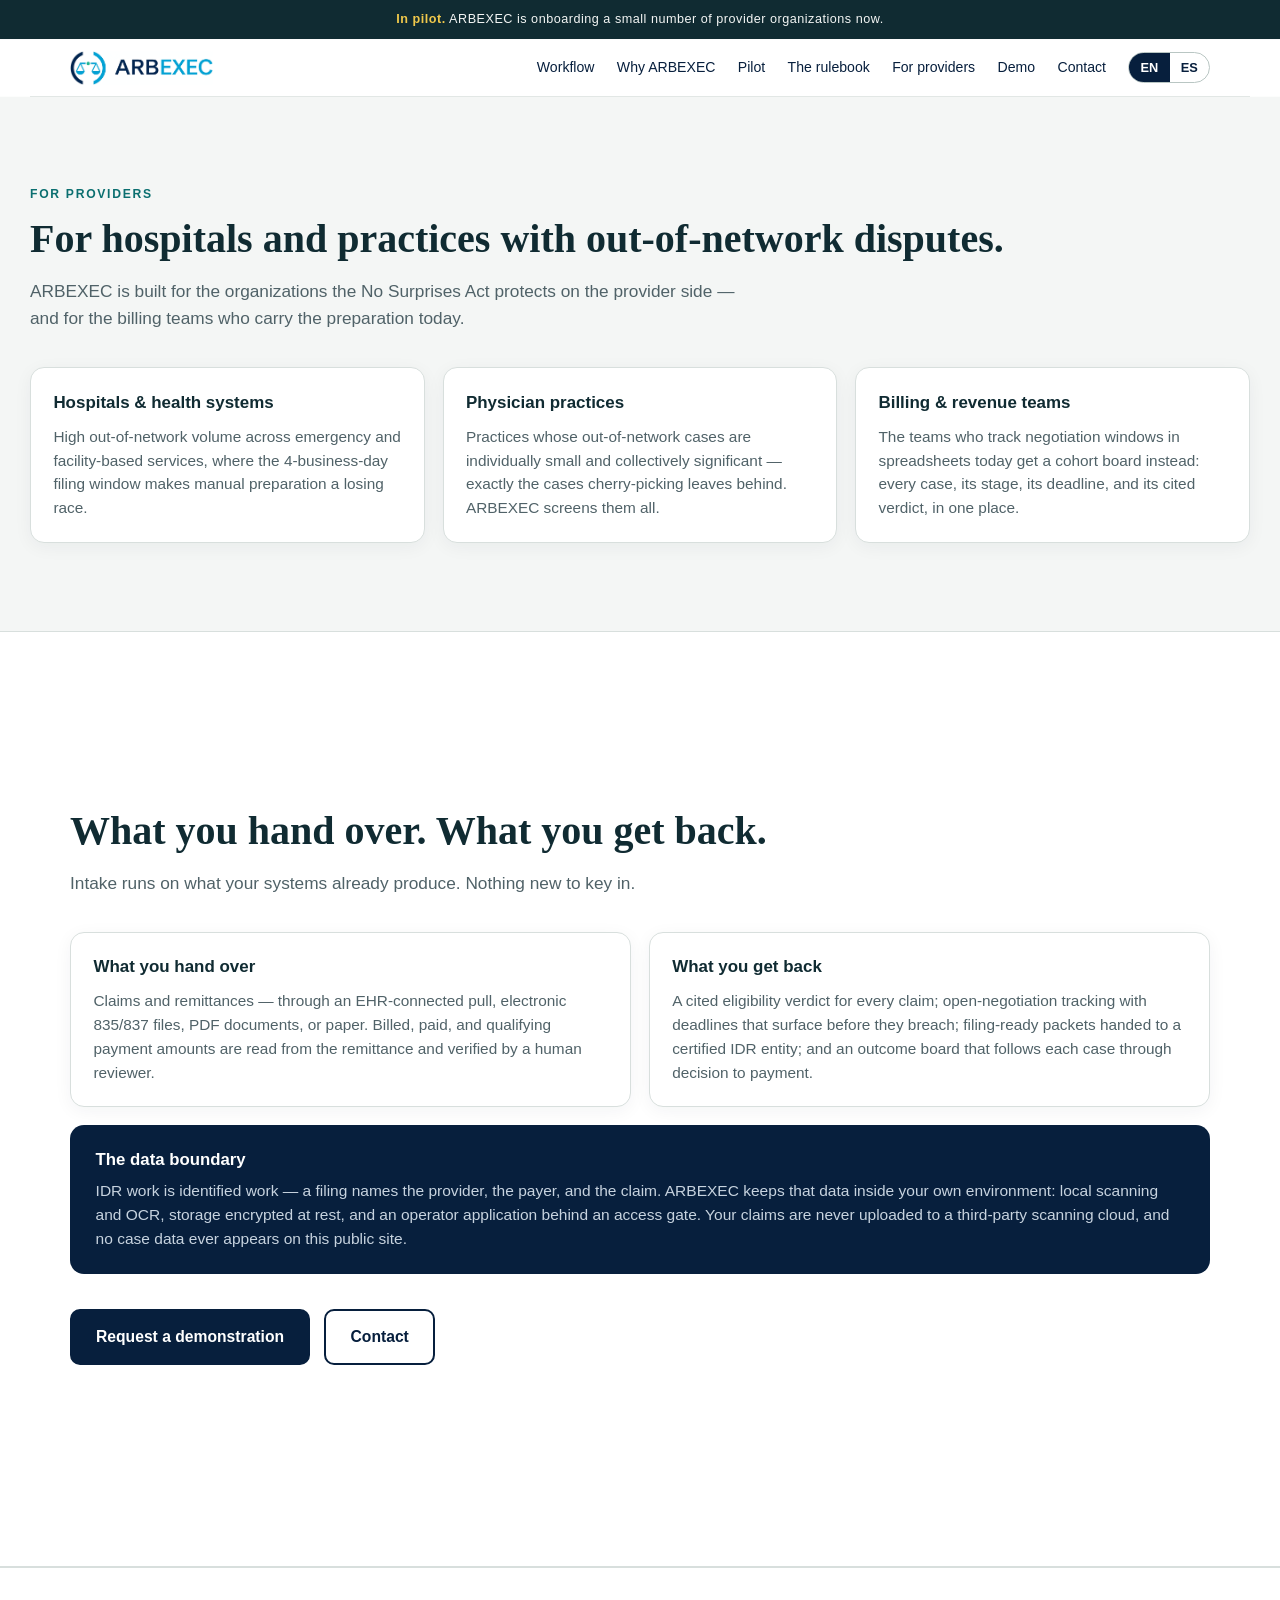
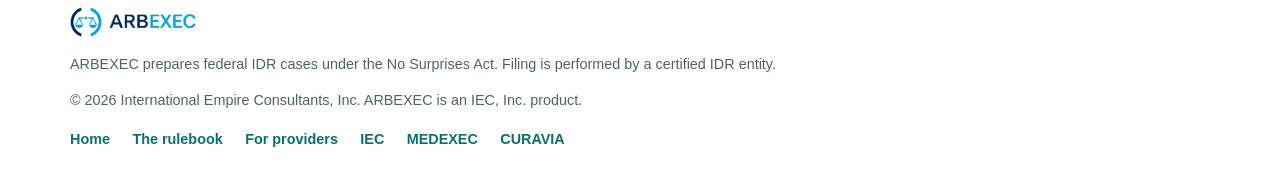
==== for-providers.html @ a0dc342e "ARBEXEC public website: MEDEXEC-mirrored build (home, rulebook, for-providers), EN/ES, central-CNDA " ====
<!DOCTYPE html>
<html lang="en">
<head>
<meta charset="utf-8">
<meta name="viewport" content="width=device-width, initial-scale=1">
<title>ARBEXEC — For Hospitals and Practices</title>
<meta name="description" content="ARBEXEC for hospitals, health systems, and physician practices with out-of-network payment disputes: what you hand over, what you get back, and where your identified claims data stays.">
<link rel="icon" type="image/png" href="assets/favicon.png">
<link rel="stylesheet" href="styles.css">
</head>
<body>
<a class="skip-link" href="#main" data-i18n="skip">Skip to content</a>

<div class="pilot-strip" data-i18n="strip"><strong>In pilot.</strong> ARBEXEC is onboarding a small number of provider organizations now.</div>

<nav class="nav" aria-label="Page sections">
  <a class="nav-brand" href="index.html" aria-label="ARBEXEC home"><img src="assets/logo.webp" alt="ARBEXEC"></a>
  <div class="nav-links">
    <a href="index.html#workflow" data-i18n="nav.workflow">Workflow</a>
    <a href="index.html#why" data-i18n="nav.why">Why ARBEXEC</a>
    <a href="index.html#pilot" data-i18n="nav.pilot">Pilot</a>
    <a href="rules.html" data-i18n="nav.rules">The rulebook</a>
    <a href="for-providers.html" data-i18n="nav.providers">For providers</a>
    <a href="index.html#nda" data-i18n="nav.demo">Demo</a>
    <a href="index.html#contact" data-i18n="nav.contact">Contact</a>
    <span class="lang-toggle" role="group" aria-label="Language">
      <button type="button" data-lang="en" aria-pressed="true">EN</button>
      <button type="button" data-lang="es" aria-pressed="false">ES</button>
    </span>
  </div>
</nav>

<main id="main">
<section class="wrap section">
  <p class="eyebrow" data-i18n="p.eyebrow">For providers</p>
  <h2 data-i18n="p.h2">For hospitals and practices with out-of-network disputes.</h2>
  <p class="lede" data-i18n="p.lede">ARBEXEC is built for the organizations the No Surprises Act protects on the provider side — and for the billing teams who carry the preparation today.</p>

  <div class="grid cols-3">
    <div class="card">
      <h3 data-i18n="p.c1.h">Hospitals &amp; health systems</h3>
      <p data-i18n="p.c1.p">High out-of-network volume across emergency and facility-based services, where the 4-business-day filing window makes manual preparation a losing race.</p>
    </div>
    <div class="card">
      <h3 data-i18n="p.c2.h">Physician practices</h3>
      <p data-i18n="p.c2.p">Practices whose out-of-network cases are individually small and collectively significant — exactly the cases cherry-picking leaves behind. ARBEXEC screens them all.</p>
    </div>
    <div class="card">
      <h3 data-i18n="p.c3.h">Billing &amp; revenue teams</h3>
      <p data-i18n="p.c3.p">The teams who track negotiation windows in spreadsheets today get a cohort board instead: every case, its stage, its deadline, and its cited verdict, in one place.</p>
    </div>
  </div>
</section>

<section class="workflow section">
  <div class="inner">
    <h2 data-i18n="p.h2b">What you hand over. What you get back.</h2>
    <p class="lede" data-i18n="p.lede2">Intake runs on what your systems already produce. Nothing new to key in.</p>
    <div class="grid cols-2">
      <div class="card">
        <h3 data-i18n="p.in.h">What you hand over</h3>
        <p data-i18n="p.in.p">Claims and remittances — through an EHR-connected pull, electronic 835/837 files, PDF documents, or paper. Billed, paid, and qualifying payment amounts are read from the remittance and verified by a human reviewer.</p>
      </div>
      <div class="card">
        <h3 data-i18n="p.out.h">What you get back</h3>
        <p data-i18n="p.out.p">A cited eligibility verdict for every claim; open-negotiation tracking with deadlines that surface before they breach; filing-ready packets handed to a certified IDR entity; and an outcome board that follows each case through decision to payment.</p>
      </div>
    </div>
    <div class="wide-strip">
      <h3 data-i18n="p.strip.h">The data boundary</h3>
      <p data-i18n="p.strip.p">IDR work is identified work — a filing names the provider, the payer, and the claim. ARBEXEC keeps that data inside your own environment: local scanning and OCR, storage encrypted at rest, and an operator application behind an access gate. Your claims are never uploaded to a third-party scanning cloud, and no case data ever appears on this public site.</p>
    </div>
    <div class="cta-row" style="margin-top:2.2rem">
      <a class="btn btn-primary" href="index.html#nda" data-i18n="cta.demo">Request a demonstration</a>
      <a class="btn btn-ghost" href="index.html#contact" data-i18n="nav.contact">Contact</a>
    </div>
  </div>
</section>
</main>

<footer class="footer">
  <div class="inner">
    <img src="assets/logo.webp" alt="ARBEXEC">
    <p data-i18n="footer.tag">ARBEXEC prepares federal IDR cases under the No Surprises Act. Filing is performed by a certified IDR entity.</p>
    <p data-i18n="footer.rights">© 2026 International Empire Consultants, Inc. ARBEXEC is an IEC, Inc. product.</p>
    <div class="links">
      <a href="index.html" data-i18n="footer.home">Home</a>
      <a href="rules.html" data-i18n="nav.rules">The rulebook</a>
      <a href="for-providers.html" data-i18n="nav.providers">For providers</a>
      <a href="https://iecincglobal.com">IEC</a>
      <a href="https://getmedexec.com">MEDEXEC</a>
      <a href="https://www.getcuravia.com">CURAVIA</a>
    </div>
  </div>
</footer>

<script>
window.PAGE_I18N = {
  es: {
    "title": "ARBEXEC — Para hospitales y prácticas",
    "p.eyebrow": "Para proveedores",
    "p.h2": "Para hospitales y prácticas con disputas fuera de la red.",
    "p.lede": "ARBEXEC está construido para las organizaciones que la Ley Sin Sorpresas protege del lado del proveedor — y para los equipos de facturación que hoy cargan con la preparación.",
    "p.c1.h": "Hospitales y sistemas de salud",
    "p.c1.p": "Alto volumen fuera de la red en servicios de emergencia y de centros, donde la ventana de presentación de 4 días hábiles convierte la preparación manual en una carrera perdida.",
    "p.c2.h": "Prácticas médicas",
    "p.c2.p": "Prácticas cuyos casos fuera de la red son pequeños por separado y significativos en conjunto — exactamente los casos que la selección de favoritos deja atrás. ARBEXEC los examina todos.",
    "p.c3.h": "Equipos de facturación e ingresos",
    "p.c3.p": "Los equipos que hoy siguen las ventanas de negociación en hojas de cálculo reciben en su lugar un tablero de cohorte: cada caso, su etapa, su plazo y su veredicto citado, en un solo lugar.",
    "p.h2b": "Lo que usted entrega. Lo que recibe.",
    "p.lede2": "La admisión corre sobre lo que sus sistemas ya producen. Nada nuevo que teclear.",
    "p.in.h": "Lo que usted entrega",
    "p.in.p": "Reclamaciones y remesas — mediante una extracción conectada al EHR, archivos electrónicos 835/837, documentos PDF o papel. Los montos facturados, pagados y de pago calificado se leen de la remesa y los verifica un revisor humano.",
    "p.out.h": "Lo que recibe",
    "p.out.p": "Un veredicto de elegibilidad citado para cada reclamación; seguimiento de la negociación abierta con plazos que salen a la superficie antes de incumplirse; paquetes listos para presentar, entregados a una entidad IDR certificada; y un tablero de resultados que sigue cada caso desde la decisión hasta el pago.",
    "p.strip.h": "La frontera de los datos",
    "p.strip.p": "El trabajo de IDR es trabajo identificado — una presentación nombra al proveedor, al pagador y la reclamación. ARBEXEC mantiene esos datos dentro de su propio entorno: escaneo y OCR locales, almacenamiento cifrado en reposo, y una aplicación operadora detrás de una puerta de acceso. Sus reclamaciones nunca se suben a una nube de escaneo de terceros, y ningún dato de caso aparece jamás en este sitio público."
  }
};
</script>
<script src="site.js"></script>
</body>
</html>
---- styles.css ----
/* ARBEXEC public site — design system mirrors the MEDEXEC public site
   (same palette, type stacks, components), ARBEXEC content. */

:root {
  color-scheme: light dark;
  --paper: #f4f6f5;
  --surface: #ffffff;
  --ink: #102b32;
  --muted: #506268;
  --faint: #d8dfdd;
  --rule: #b9c6c3;
  --teal: #0b6f70;
  --teal-dark: #074b4c;
  --teal-soft: #dcefee;
  --navy: #071f3d;
  --navy-deep: #06172f;
  --cyan: #00a8cf;
  --brand-green: #22b878;
  --hero-muted: #c7d3df;
  --coral: #d45b3f;
  --yellow: #f0c84b;
  --yellow-soft: #fff3bd;
  --good: #176b51;
  --shadow: 0 16px 44px rgba(16, 43, 50, .1);
  --serif: Georgia, "Times New Roman", serif;
  --sans: Helvetica, "Segoe UI", sans-serif;
}

@media (prefers-color-scheme: dark) {
  :root {
    --paper: #091619;
    --surface: #102328;
    --ink: #edf5f3;
    --muted: #afc2c0;
    --faint: #263e42;
    --rule: #3a5558;
    --teal: #65c5c0;
    --teal-dark: #95dfda;
    --teal-soft: #163a3d;
    --coral: #ff9478;
    --yellow: #eccd68;
    --yellow-soft: #3d3519;
    --good: #78d7b5;
    --shadow: 0 20px 54px rgba(0, 0, 0, .32);
  }
}

* { box-sizing: border-box; }
[hidden] { display: none !important; }
html { scroll-behavior: smooth; }
body {
  margin: 0;
  overflow-x: hidden;
  background: var(--paper);
  color: var(--ink);
  font-family: var(--sans);
  line-height: 1.55;
  -webkit-font-smoothing: antialiased;
}
button, input, textarea { font: inherit; }
button, a { -webkit-tap-highlight-color: transparent; }
a { color: inherit; }
:focus-visible { outline: 3px solid var(--coral); outline-offset: 3px; }
.skip-link { position: absolute; left: 1rem; top: -5rem; z-index: 99; padding: .7rem 1rem; background: var(--surface); }
.skip-link:focus { top: 1rem; }

.pilot-strip {
  background: var(--ink);
  color: var(--paper);
  padding: .62rem clamp(1rem, 4vw, 4rem);
  font-size: .79rem;
  letter-spacing: .04em;
  text-align: center;
}
.pilot-strip strong { color: var(--yellow); }

.nav {
  max-width: 1220px;
  margin: 0 auto;
  padding: .7rem clamp(1rem, 4vw, 2.5rem);
  display: flex;
  align-items: center;
  justify-content: flex-end;
  gap: 1.5rem;
  border-bottom: 1px solid #d8dfdd;
  background: #fff;
  box-shadow: 0 0 0 100vmax #fff;
  clip-path: inset(0 -100vmax);
  color: var(--navy);
  font-size: .88rem;
  font-weight: 500;
  flex-wrap: wrap;
}
.nav a { text-decoration: none; }
.nav a:hover { color: var(--teal); }
.nav-brand { margin-right: auto; display: flex; align-items: center; gap: .6rem; }
.nav-brand img { height: 34px; width: auto; display: block; }
.nav-links { display: flex; align-items: center; gap: 1.4rem; flex-wrap: wrap; }
.lang-toggle { display: inline-flex; border: 1px solid var(--rule); border-radius: 999px; overflow: hidden; }
.lang-toggle button {
  border: 0; background: transparent; padding: .28rem .7rem; cursor: pointer;
  font-size: .8rem; font-weight: 600; color: var(--navy);
}
.lang-toggle button[aria-pressed="true"] { background: var(--navy); color: #fff; }

.wrap { max-width: 1220px; margin: 0 auto; padding: 0 clamp(1rem, 4vw, 2.5rem); }
.section { padding: clamp(3rem, 7vw, 5.5rem) 0; }
.section h2 {
  font-family: var(--serif);
  font-size: clamp(1.7rem, 3.4vw, 2.5rem);
  line-height: 1.15;
  margin: 0 0 1rem;
  color: var(--ink);
}
.section .lede { font-size: 1.08rem; color: var(--muted); max-width: 46rem; margin: 0 0 2.2rem; }
.eyebrow {
  text-transform: uppercase; letter-spacing: .14em; font-size: .76rem; font-weight: 700;
  color: var(--teal); margin: 0 0 .8rem;
}

/* Hero */
.hero {
  padding-top: clamp(2.6rem, 6vw, 4.5rem);
  padding-bottom: clamp(2.6rem, 6vw, 4.5rem);
  display: grid;
  grid-template-columns: minmax(0, 1.05fr) minmax(0, .95fr);
  gap: clamp(1.5rem, 4vw, 3.5rem);
  align-items: start;
}
@media (max-width: 900px) { .hero { grid-template-columns: 1fr; } }
.hero .kicker { font-size: .95rem; color: var(--muted); margin: 0 0 .6rem; letter-spacing: .02em; }
.hero h1 {
  font-family: var(--serif);
  font-size: clamp(2.2rem, 5vw, 3.6rem);
  line-height: 1.08;
  margin: 0 0 1.1rem;
  color: var(--navy);
}
@media (prefers-color-scheme: dark) { .hero h1 { color: var(--ink); } }
.hero .expansion { font-weight: 700; color: var(--teal-dark); margin: 0 0 1rem; }
.hero .sub { font-size: 1.12rem; color: var(--muted); margin: 0 0 1.8rem; max-width: 34rem; }
.cta-row { display: flex; gap: .9rem; flex-wrap: wrap; margin-bottom: 1.6rem; }
.btn {
  display: inline-block; text-decoration: none; font-weight: 700; border-radius: 10px;
  padding: .85rem 1.5rem; border: 2px solid var(--navy); cursor: pointer; font-size: .98rem;
}
.btn-primary { background: var(--navy); color: #fff; }
.btn-primary:hover { background: var(--teal-dark); border-color: var(--teal-dark); }
.btn-ghost { background: transparent; color: var(--navy); }
@media (prefers-color-scheme: dark) { .btn-ghost { color: var(--ink); border-color: var(--rule); } }
.btn-ghost:hover { border-color: var(--teal); color: var(--teal); }
.chips { display: flex; gap: .55rem; flex-wrap: wrap; list-style: none; margin: 0; padding: 0; }
.chips li {
  background: var(--teal-soft); color: var(--teal-dark); border-radius: 999px;
  padding: .34rem .85rem; font-size: .83rem; font-weight: 600;
}
@media (prefers-color-scheme: dark) { .chips li { color: var(--teal-dark); } }

/* Case panel (illustrative) */
.panel {
  background: var(--surface); border: 1px solid var(--faint); border-radius: 16px;
  box-shadow: var(--shadow); padding: 1.4rem 1.5rem;
}
.panel .panel-head {
  display: flex; justify-content: space-between; align-items: baseline; gap: 1rem;
  border-bottom: 1px solid var(--faint); padding-bottom: .7rem; margin-bottom: 1rem;
}
.panel .panel-head .t { font-size: .74rem; letter-spacing: .13em; font-weight: 700; color: var(--muted); text-transform: uppercase; }
.panel .panel-head .badge {
  background: var(--yellow-soft); color: var(--ink); border-radius: 999px;
  font-size: .72rem; font-weight: 700; padding: .2rem .65rem; white-space: nowrap;
}
.panel dl { margin: 0; display: grid; gap: .85rem; }
.panel .row { display: grid; grid-template-columns: 8.5rem 1fr; gap: .8rem; }
@media (max-width: 520px) { .panel .row { grid-template-columns: 1fr; gap: .15rem; } }
.panel dt { font-size: .78rem; font-weight: 700; letter-spacing: .06em; text-transform: uppercase; color: var(--teal); padding-top: .15rem; }
.panel dd { margin: 0; font-size: .95rem; }
.panel dd .cite { color: var(--muted); font-size: .85rem; }
.panel .verdict { font-weight: 700; color: var(--good); }
.panel .caption { margin: 1rem 0 0; font-size: .8rem; color: var(--muted); border-top: 1px solid var(--faint); padding-top: .7rem; }

/* Statement / overview band */
.statement { text-align: center; }
.statement h2 { font-family: var(--serif); font-size: clamp(1.8rem, 3.6vw, 2.6rem); margin: 0 auto 1rem; max-width: 46rem; line-height: 1.2; }
.statement p { color: var(--muted); font-size: 1.08rem; max-width: 44rem; margin: 0 auto; }

/* Cards */
.grid { display: grid; gap: 1.1rem; }
.grid.cols-3 { grid-template-columns: repeat(3, 1fr); }
.grid.cols-2 { grid-template-columns: repeat(2, 1fr); }
@media (max-width: 900px) { .grid.cols-3 { grid-template-columns: 1fr 1fr; } }
@media (max-width: 620px) { .grid.cols-3, .grid.cols-2 { grid-template-columns: 1fr; } }
.card {
  background: var(--surface); border: 1px solid var(--faint); border-radius: 14px;
  padding: 1.35rem 1.4rem; box-shadow: 0 4px 18px rgba(16, 43, 50, .05);
}
.card h3 { margin: 0 0 .55rem; font-size: 1.06rem; color: var(--ink); }
.card p { margin: 0; color: var(--muted); font-size: .96rem; }
.card .step {
  display: inline-block; font-size: .74rem; font-weight: 700; letter-spacing: .1em;
  color: var(--cyan); text-transform: uppercase; margin-bottom: .5rem;
}
.card .cite { color: var(--teal); font-weight: 600; font-size: .88rem; }
.wide-strip {
  margin-top: 1.1rem; background: var(--navy); color: #fff; border-radius: 14px; padding: 1.4rem 1.6rem;
}
.wide-strip h3 { margin: 0 0 .4rem; font-size: 1.05rem; }
.wide-strip p { margin: 0; color: var(--hero-muted); font-size: .97rem; }

/* Workflow band */
.workflow { background: var(--surface); border-top: 1px solid var(--faint); border-bottom: 1px solid var(--faint); }
.workflow .inner { max-width: 1220px; margin: 0 auto; padding: clamp(3rem, 7vw, 5.5rem) clamp(1rem, 4vw, 2.5rem); }
.workflow h2 { font-family: var(--serif); font-size: clamp(1.7rem, 3.4vw, 2.5rem); margin: 0 0 1rem; line-height: 1.15; }
.workflow .lede { font-size: 1.08rem; color: var(--muted); max-width: 46rem; margin: 0 0 2.2rem; }

/* FAQ */
.faq details {
  background: var(--surface); border: 1px solid var(--faint); border-radius: 12px;
  padding: 1rem 1.3rem; margin-bottom: .7rem;
}
.faq summary { font-weight: 700; cursor: pointer; font-size: 1rem; }
.faq details p { color: var(--muted); margin: .6rem 0 0; }

/* NDA panel */
.nda-panel {
  background: var(--navy-deep); color: #fff; border-radius: 18px;
  padding: clamp(1.8rem, 4vw, 3rem); text-align: left;
}
.nda-panel h2 { color: #fff; }
.nda-panel p { color: var(--hero-muted); max-width: 44rem; }
.nda-panel .btn-primary { background: var(--cyan); border-color: var(--cyan); color: var(--navy-deep); }
.nda-panel .btn-primary:hover { background: var(--brand-green); border-color: var(--brand-green); }
.nda-panel a.alt { color: var(--cyan); font-weight: 600; }

/* Contact */
.contact-grid { display: grid; grid-template-columns: repeat(3, 1fr); gap: 1.1rem; }
@media (max-width: 800px) { .contact-grid { grid-template-columns: 1fr; } }
.contact-grid .card a { color: var(--teal); font-weight: 700; text-decoration: none; }
.contact-grid .card a:hover { text-decoration: underline; }

/* Footer */
.footer {
  border-top: 1px solid var(--faint); background: var(--surface);
  padding: 2.4rem 0 2.8rem; margin-top: 0;
}
.footer .inner { max-width: 1220px; margin: 0 auto; padding: 0 clamp(1rem, 4vw, 2.5rem); }
.footer img { height: 30px; width: auto; display: block; margin-bottom: 1rem; }
.footer p { color: var(--muted); font-size: .9rem; max-width: 46rem; }
.footer .links { display: flex; gap: 1.4rem; flex-wrap: wrap; margin-top: 1rem; font-size: .9rem; }
.footer .links a { color: var(--teal); text-decoration: none; font-weight: 600; }
.footer .links a:hover { text-decoration: underline; }
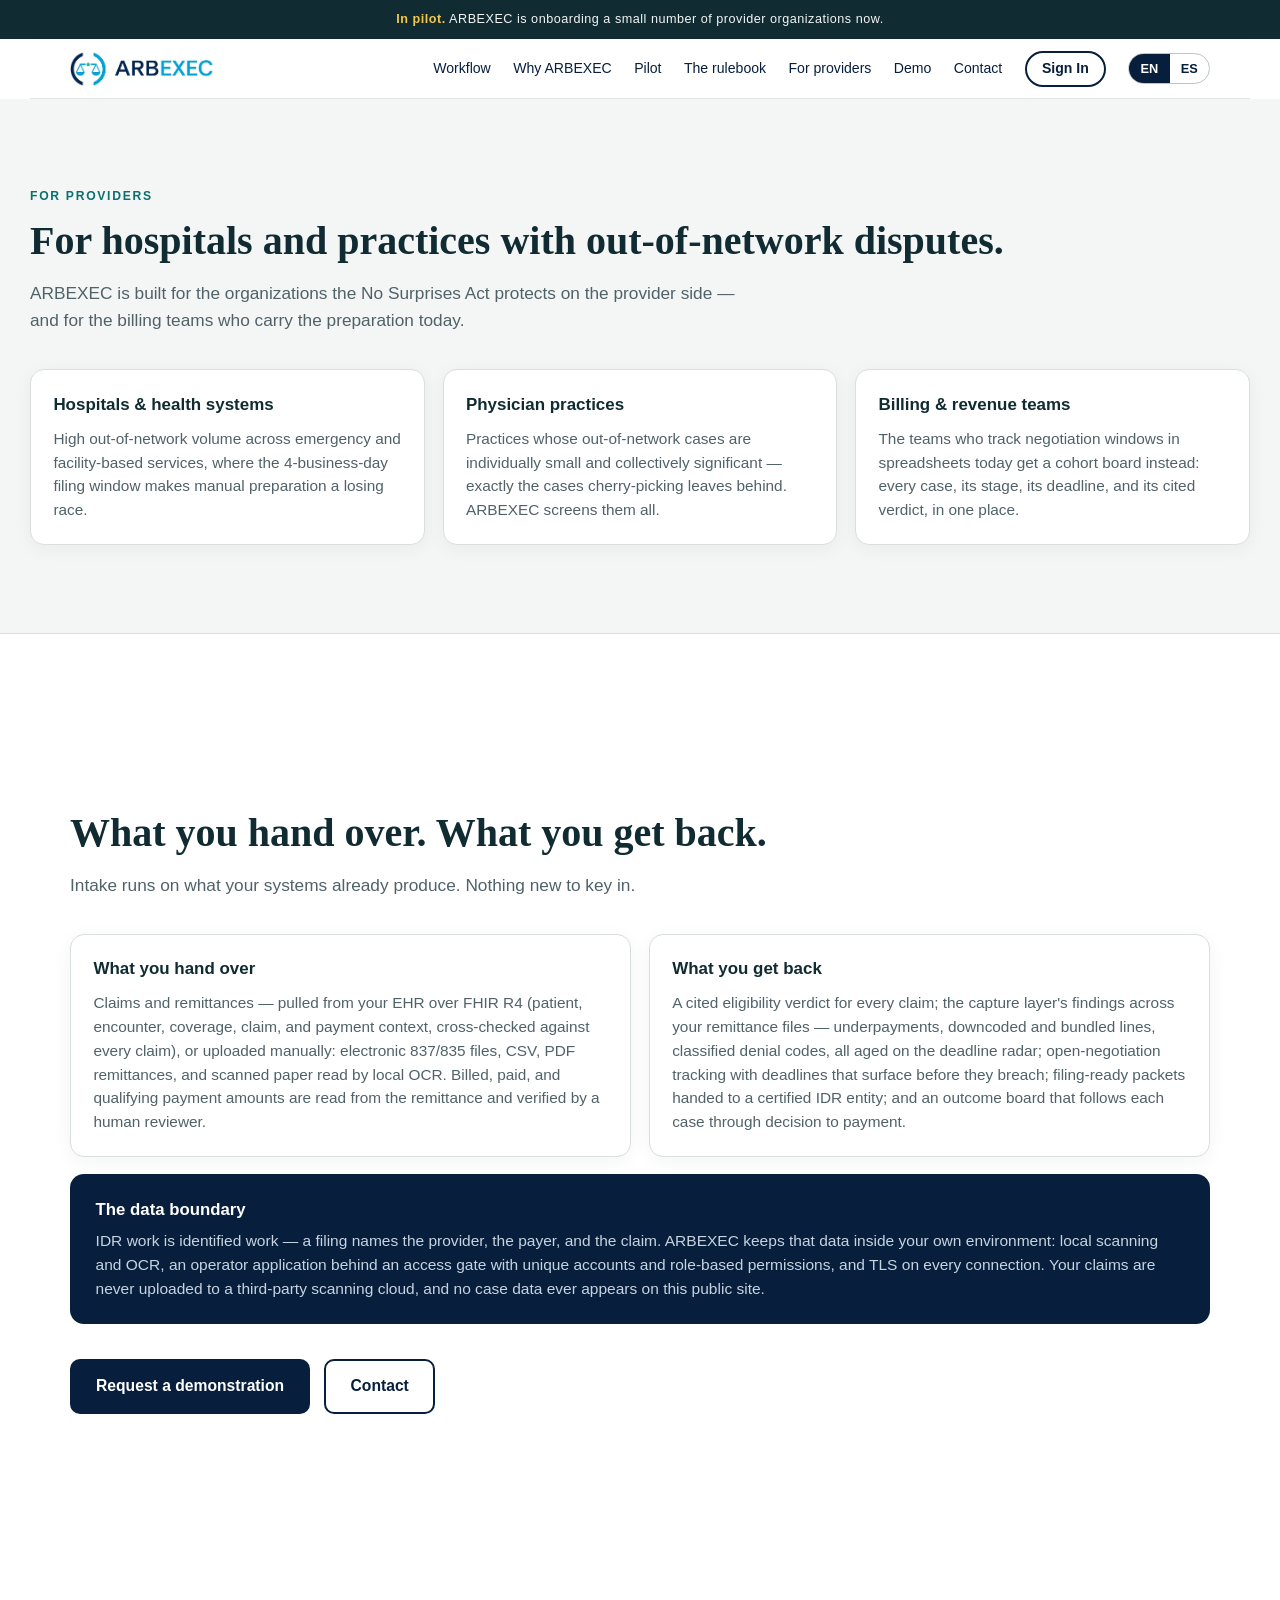
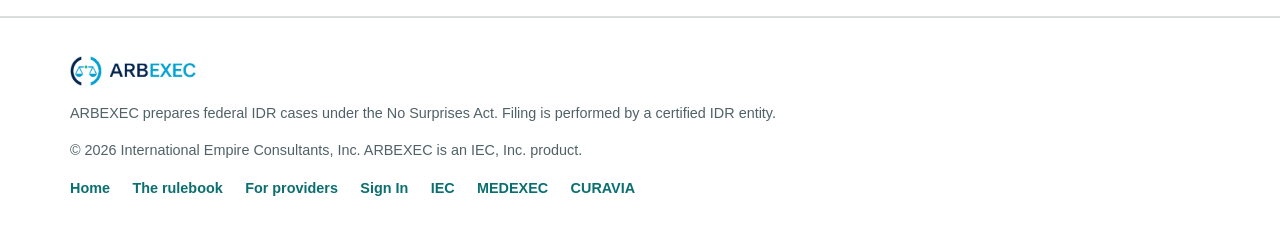
==== commit e1796f96: "Site matched to the system as built (Nov 23, 2026): capture layer section (cohort sweep, underpaymen" ====
--- a/for-providers.html
+++ b/for-providers.html
@@ -23,6 +23,7 @@
     <a href="for-providers.html" data-i18n="nav.providers">For providers</a>
     <a href="index.html#nda" data-i18n="nav.demo">Demo</a>
     <a href="index.html#contact" data-i18n="nav.contact">Contact</a>
+    <a class="nav-signin" href="https://app.arbexec.com/portal/signin" data-i18n="nav.signin">Sign In</a>
     <span class="lang-toggle" role="group" aria-label="Language">
       <button type="button" data-lang="en" aria-pressed="true">EN</button>
       <button type="button" data-lang="es" aria-pressed="false">ES</button>
@@ -59,16 +60,16 @@
     <div class="grid cols-2">
       <div class="card">
         <h3 data-i18n="p.in.h">What you hand over</h3>
-        <p data-i18n="p.in.p">Claims and remittances — through an EHR-connected pull, electronic 835/837 files, PDF documents, or paper. Billed, paid, and qualifying payment amounts are read from the remittance and verified by a human reviewer.</p>
+        <p data-i18n="p.in.p">Claims and remittances — pulled from your EHR over FHIR R4 (patient, encounter, coverage, claim, and payment context, cross-checked against every claim), or uploaded manually: electronic 837/835 files, CSV, PDF remittances, and scanned paper read by local OCR. Billed, paid, and qualifying payment amounts are read from the remittance and verified by a human reviewer.</p>
       </div>
       <div class="card">
         <h3 data-i18n="p.out.h">What you get back</h3>
-        <p data-i18n="p.out.p">A cited eligibility verdict for every claim; open-negotiation tracking with deadlines that surface before they breach; filing-ready packets handed to a certified IDR entity; and an outcome board that follows each case through decision to payment.</p>
+        <p data-i18n="p.out.p">A cited eligibility verdict for every claim; the capture layer's findings across your remittance files — underpayments, downcoded and bundled lines, classified denial codes, all aged on the deadline radar; open-negotiation tracking with deadlines that surface before they breach; filing-ready packets handed to a certified IDR entity; and an outcome board that follows each case through decision to payment.</p>
       </div>
     </div>
     <div class="wide-strip">
       <h3 data-i18n="p.strip.h">The data boundary</h3>
-      <p data-i18n="p.strip.p">IDR work is identified work — a filing names the provider, the payer, and the claim. ARBEXEC keeps that data inside your own environment: local scanning and OCR, storage encrypted at rest, and an operator application behind an access gate. Your claims are never uploaded to a third-party scanning cloud, and no case data ever appears on this public site.</p>
+      <p data-i18n="p.strip.p">IDR work is identified work — a filing names the provider, the payer, and the claim. ARBEXEC keeps that data inside your own environment: local scanning and OCR, an operator application behind an access gate with unique accounts and role-based permissions, and TLS on every connection. Your claims are never uploaded to a third-party scanning cloud, and no case data ever appears on this public site.</p>
     </div>
     <div class="cta-row" style="margin-top:2.2rem">
       <a class="btn btn-primary" href="index.html#nda" data-i18n="cta.demo">Request a demonstration</a>
@@ -87,6 +88,7 @@
       <a href="index.html" data-i18n="footer.home">Home</a>
       <a href="rules.html" data-i18n="nav.rules">The rulebook</a>
       <a href="for-providers.html" data-i18n="nav.providers">For providers</a>
+      <a href="https://app.arbexec.com/portal/signin" data-i18n="nav.signin">Sign In</a>
       <a href="https://iecincglobal.com">IEC</a>
       <a href="https://getmedexec.com">MEDEXEC</a>
       <a href="https://www.getcuravia.com">CURAVIA</a>
@@ -110,11 +112,11 @@
     "p.h2b": "Lo que usted entrega. Lo que recibe.",
     "p.lede2": "La admisión corre sobre lo que sus sistemas ya producen. Nada nuevo que teclear.",
     "p.in.h": "Lo que usted entrega",
-    "p.in.p": "Reclamaciones y remesas — mediante una extracción conectada al EHR, archivos electrónicos 835/837, documentos PDF o papel. Los montos facturados, pagados y de pago calificado se leen de la remesa y los verifica un revisor humano.",
+    "p.in.p": "Reclamaciones y remesas — extraídas de su EHR vía FHIR R4 (contexto de paciente, encuentro, cobertura, reclamación y pago, contrastado contra cada reclamación), o cargadas manualmente: archivos electrónicos 837/835, CSV, remesas en PDF y papel escaneado leído por OCR local. Los montos facturados, pagados y de pago calificado se leen de la remesa y los verifica un revisor humano.",
     "p.out.h": "Lo que recibe",
-    "p.out.p": "Un veredicto de elegibilidad citado para cada reclamación; seguimiento de la negociación abierta con plazos que salen a la superficie antes de incumplirse; paquetes listos para presentar, entregados a una entidad IDR certificada; y un tablero de resultados que sigue cada caso desde la decisión hasta el pago.",
+    "p.out.p": "Un veredicto de elegibilidad citado para cada reclamación; los hallazgos de la capa de captura sobre sus archivos de remesas — pagos insuficientes, líneas recodificadas y agrupadas, códigos de denegación clasificados, todo envejecido en el radar de plazos; seguimiento de la negociación abierta con plazos que salen a la superficie antes de incumplirse; paquetes listos para presentar, entregados a una entidad IDR certificada; y un tablero de resultados que sigue cada caso desde la decisión hasta el pago.",
     "p.strip.h": "La frontera de los datos",
-    "p.strip.p": "El trabajo de IDR es trabajo identificado — una presentación nombra al proveedor, al pagador y la reclamación. ARBEXEC mantiene esos datos dentro de su propio entorno: escaneo y OCR locales, almacenamiento cifrado en reposo, y una aplicación operadora detrás de una puerta de acceso. Sus reclamaciones nunca se suben a una nube de escaneo de terceros, y ningún dato de caso aparece jamás en este sitio público."
+    "p.strip.p": "El trabajo de IDR es trabajo identificado — una presentación nombra al proveedor, al pagador y la reclamación. ARBEXEC mantiene esos datos dentro de su propio entorno: escaneo y OCR locales, una aplicación operadora detrás de una puerta de acceso con cuentas únicas y permisos por rol, y TLS en cada conexión. Sus reclamaciones nunca se suben a una nube de escaneo de terceros, y ningún dato de caso aparece jamás en este sitio público."
   }
 };
 </script>
--- a/styles.css
+++ b/styles.css
@@ -96,6 +96,11 @@
 .nav-brand { margin-right: auto; display: flex; align-items: center; gap: .6rem; }
 .nav-brand img { height: 34px; width: auto; display: block; }
 .nav-links { display: flex; align-items: center; gap: 1.4rem; flex-wrap: wrap; }
+.nav-signin {
+  border: 2px solid var(--navy); border-radius: 999px; padding: .32rem .95rem;
+  font-weight: 600; color: var(--navy); white-space: nowrap;
+}
+.nav a.nav-signin:hover { background: var(--navy); color: #fff; }
 .lang-toggle { display: inline-flex; border: 1px solid var(--rule); border-radius: 999px; overflow: hidden; }
 .lang-toggle button {
   border: 0; background: transparent; padding: .28rem .7rem; cursor: pointer;
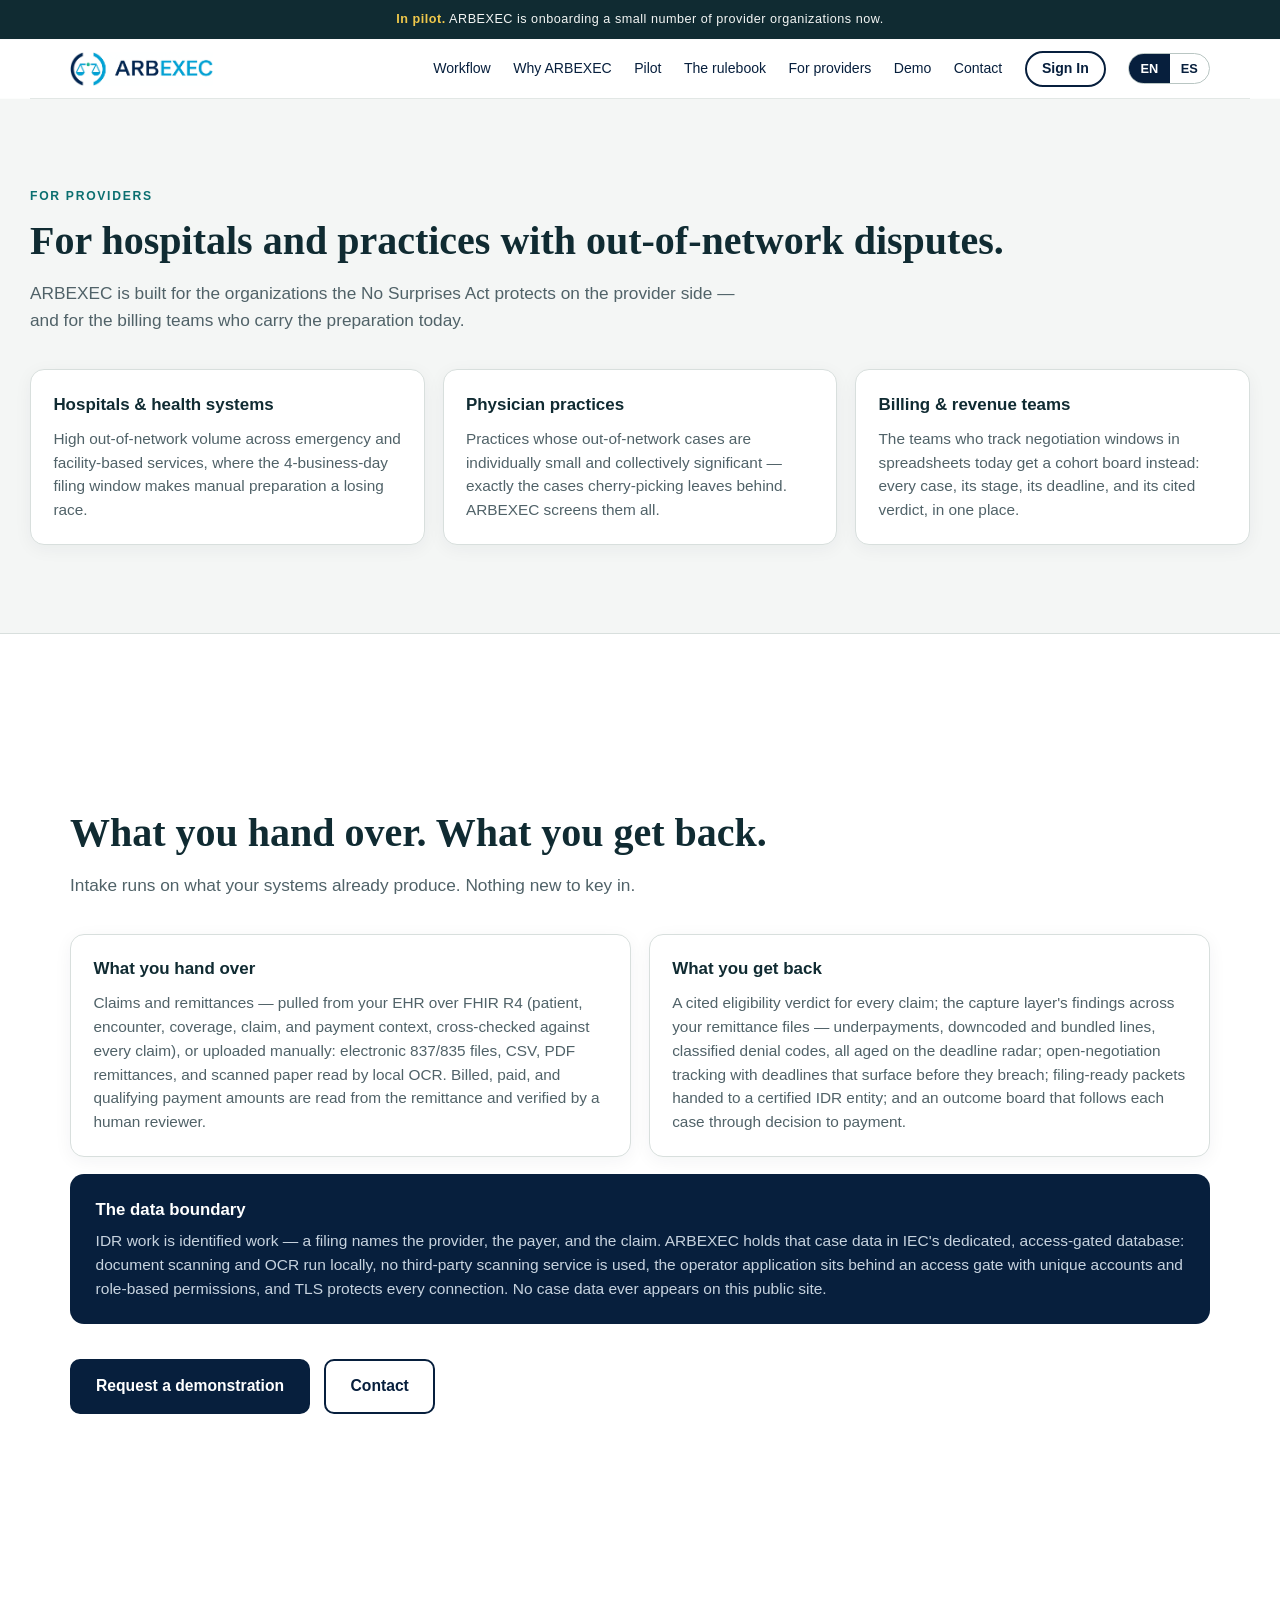
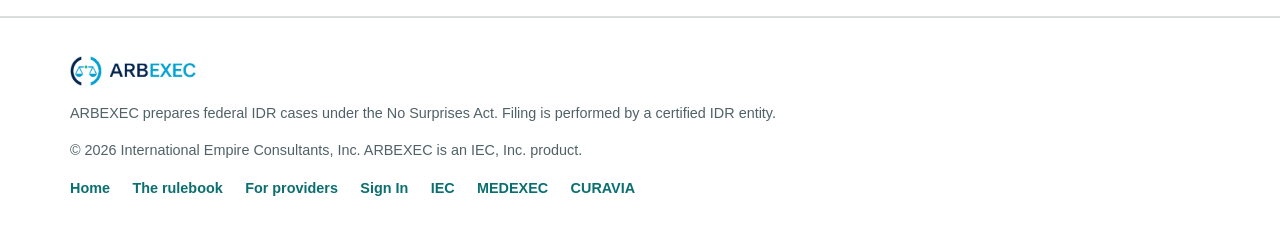
==== commit 528ed4c8: "Data-boundary copy corrected to the system as built: case data is held in IEC's dedicated, access-ga" ====
--- a/for-providers.html
+++ b/for-providers.html
@@ -69,7 +69,7 @@
     </div>
     <div class="wide-strip">
       <h3 data-i18n="p.strip.h">The data boundary</h3>
-      <p data-i18n="p.strip.p">IDR work is identified work — a filing names the provider, the payer, and the claim. ARBEXEC keeps that data inside your own environment: local scanning and OCR, an operator application behind an access gate with unique accounts and role-based permissions, and TLS on every connection. Your claims are never uploaded to a third-party scanning cloud, and no case data ever appears on this public site.</p>
+      <p data-i18n="p.strip.p">IDR work is identified work — a filing names the provider, the payer, and the claim. ARBEXEC holds that case data in IEC's dedicated, access-gated database: document scanning and OCR run locally, no third-party scanning service is used, the operator application sits behind an access gate with unique accounts and role-based permissions, and TLS protects every connection. No case data ever appears on this public site.</p>
     </div>
     <div class="cta-row" style="margin-top:2.2rem">
       <a class="btn btn-primary" href="index.html#nda" data-i18n="cta.demo">Request a demonstration</a>
@@ -116,7 +116,7 @@
     "p.out.h": "Lo que recibe",
     "p.out.p": "Un veredicto de elegibilidad citado para cada reclamación; los hallazgos de la capa de captura sobre sus archivos de remesas — pagos insuficientes, líneas recodificadas y agrupadas, códigos de denegación clasificados, todo envejecido en el radar de plazos; seguimiento de la negociación abierta con plazos que salen a la superficie antes de incumplirse; paquetes listos para presentar, entregados a una entidad IDR certificada; y un tablero de resultados que sigue cada caso desde la decisión hasta el pago.",
     "p.strip.h": "La frontera de los datos",
-    "p.strip.p": "El trabajo de IDR es trabajo identificado — una presentación nombra al proveedor, al pagador y la reclamación. ARBEXEC mantiene esos datos dentro de su propio entorno: escaneo y OCR locales, una aplicación operadora detrás de una puerta de acceso con cuentas únicas y permisos por rol, y TLS en cada conexión. Sus reclamaciones nunca se suben a una nube de escaneo de terceros, y ningún dato de caso aparece jamás en este sitio público."
+    "p.strip.p": "El trabajo de IDR es trabajo identificado — una presentación nombra al proveedor, al pagador y la reclamación. ARBEXEC guarda esos datos de caso en la base de datos dedicada de IEC, protegida por acceso: el escaneo de documentos y el OCR corren localmente, no se usa ningún servicio de escaneo de terceros, la aplicación operadora está detrás de una puerta de acceso con cuentas únicas y permisos por rol, y TLS protege cada conexión. Ningún dato de caso aparece jamás en este sitio público."
   }
 };
 </script>
